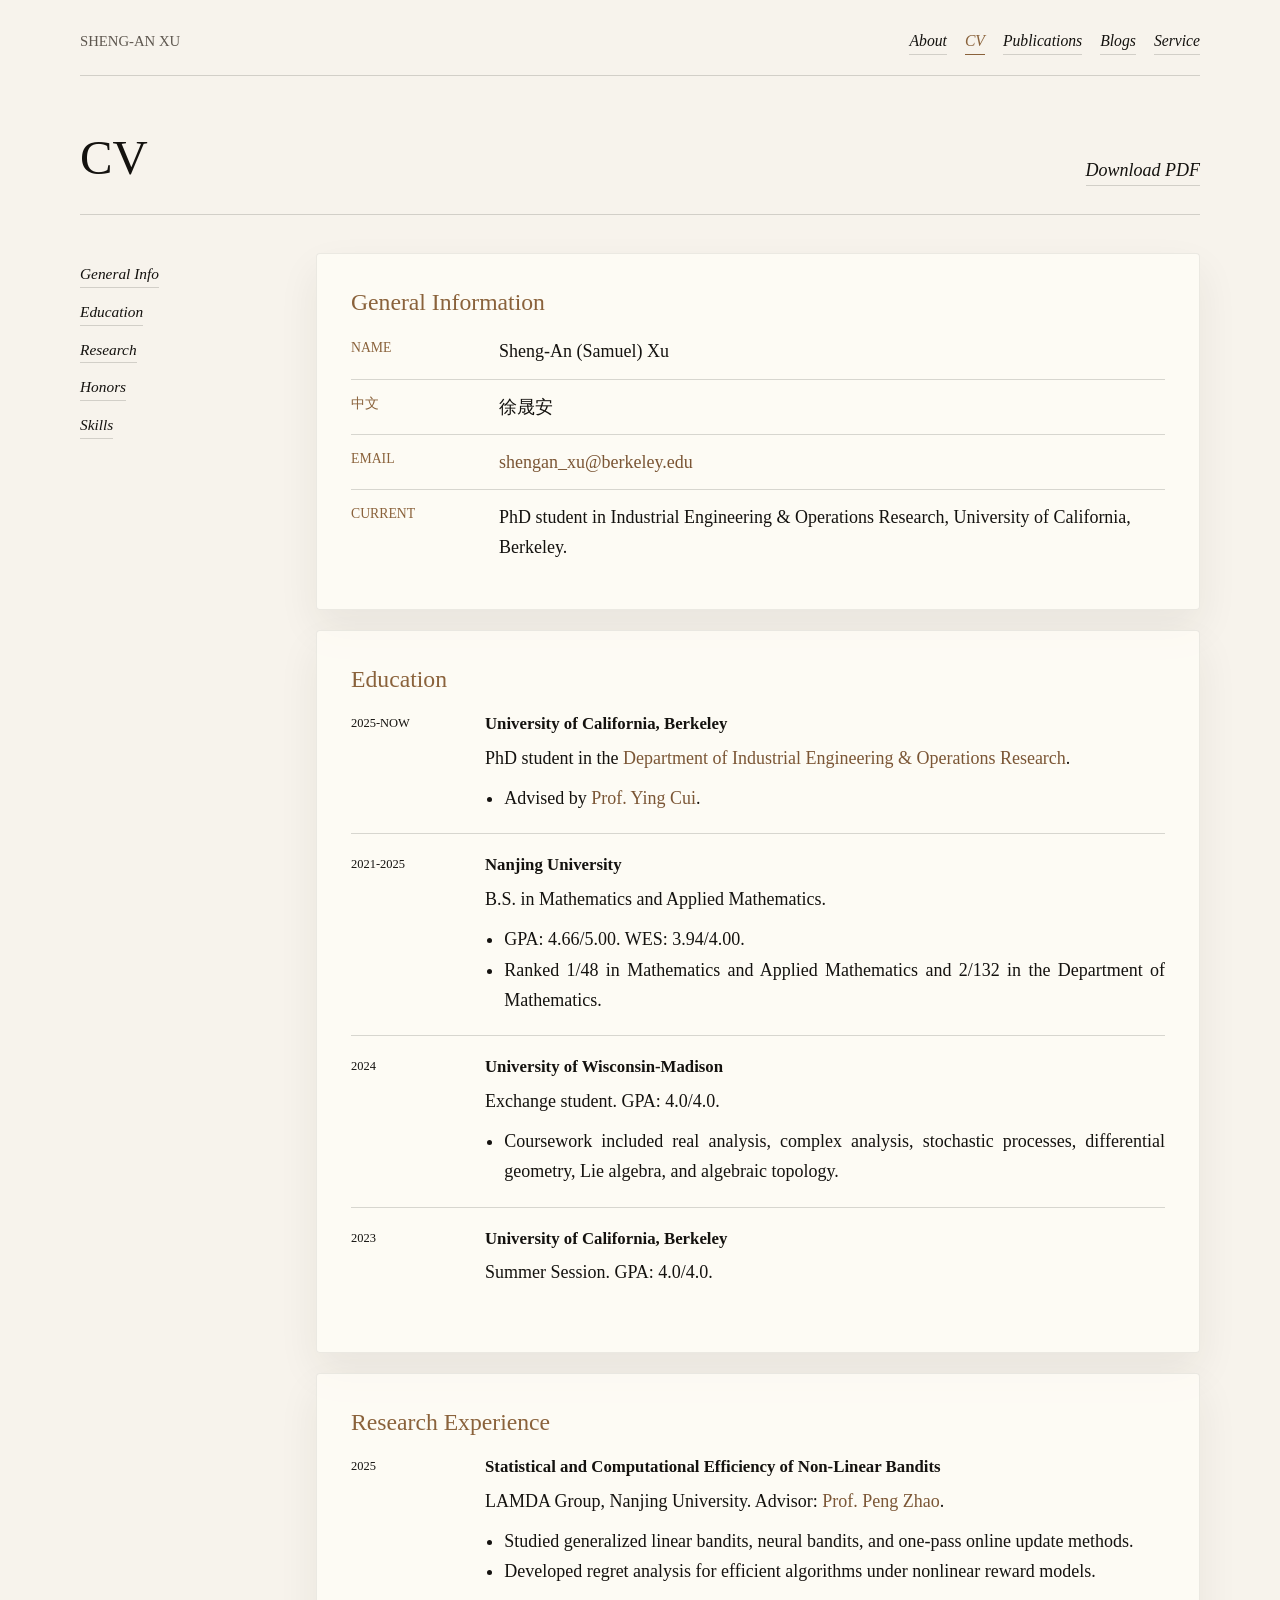
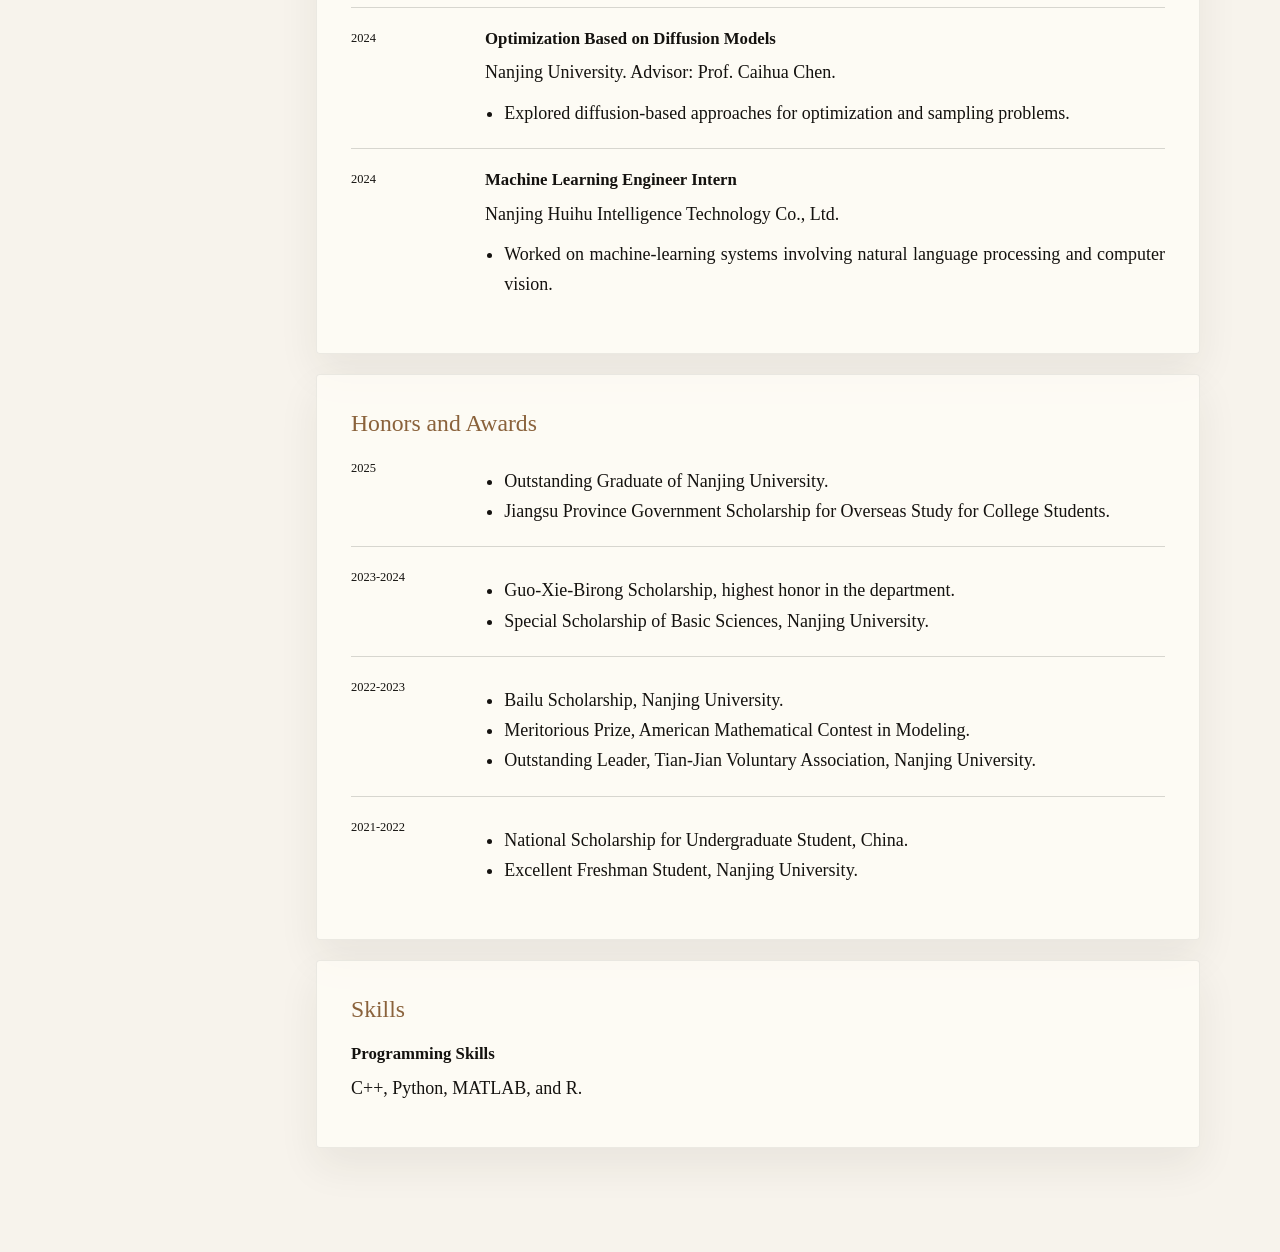
==== cv.html @ bc63479a "Update personal homepage and CV" ====
<!DOCTYPE html>
<html lang="en">
<head>
  <meta charset="UTF-8">
  <meta name="viewport" content="width=device-width, initial-scale=1.0">
  <meta name="description" content="CV of Sheng-An (Samuel) Xu.">
  <link rel="stylesheet" href="./Samuel@files/jemdoc.css" type="text/css">
  <link rel="icon" href="data:,">
  <title>CV | Sheng-An (Samuel) Xu</title>
</head>
<body>
  <main class="page">
    <header class="site-header">
      <p class="small-title"><a href="./index.html">Sheng-An Xu</a></p>
      <nav class="top-links" aria-label="Site navigation">
        <a href="./index.html">About</a>
        <a href="./cv.html" aria-current="page">CV</a>
        <a href="./publications.html">Publications</a>
        <a href="./blogs.html">Blogs</a>
        <a href="./service.html">Service</a>
      </nav>
    </header>

    <section class="subpage" aria-labelledby="cv-title">
      <div class="page-heading">
        <div>
          <h1 id="cv-title">CV</h1>
        </div>
        <a class="page-action" href="./resume/Shengan_Xu_CV.pdf">Download PDF</a>
      </div>

      <div class="cv-shell">
        <aside class="cv-toc" aria-label="CV sections">
          <a href="#general">General Info</a>
          <a href="#education">Education</a>
          <a href="#research">Research</a>
          <a href="#honors">Honors</a>
          <a href="#skills">Skills</a>
        </aside>

        <div class="cv-content">
          <section id="general" class="cv-card">
            <h2>General Information</h2>
            <dl class="info-list">
              <div>
                <dt>Name</dt>
                <dd>Sheng-An (Samuel) Xu</dd>
              </div>
              <div>
                <dt><span lang="zh">中文</span></dt>
                <dd><span lang="zh">徐晟安</span></dd>
              </div>
              <div>
                <dt>Email</dt>
                <dd><a href="mailto:shengan_xu@berkeley.edu">shengan_xu@berkeley.edu</a></dd>
              </div>
              <div>
                <dt>Current</dt>
                <dd>PhD student in Industrial Engineering &amp; Operations Research, University of California, Berkeley.</dd>
              </div>
            </dl>
          </section>

          <section id="education" class="cv-card">
            <h2>Education</h2>

            <article class="cv-item">
              <p class="cv-date">2025-now</p>
              <div>
                <h3>University of California, Berkeley</h3>
                <p>PhD student in the <a href="https://ieor.berkeley.edu" target="_blank" rel="noopener">Department of Industrial Engineering &amp; Operations Research</a>.</p>
                <ul>
                  <li>Advised by <a href="https://sites.google.com/site/optyingcui/" target="_blank" rel="noopener">Prof. Ying Cui</a>.</li>
                </ul>
              </div>
            </article>

            <article class="cv-item">
              <p class="cv-date">2021-2025</p>
              <div>
                <h3>Nanjing University</h3>
                <p>B.S. in Mathematics and Applied Mathematics.</p>
                <ul>
                  <li>GPA: 4.66/5.00. WES: 3.94/4.00.</li>
                  <li>Ranked 1/48 in Mathematics and Applied Mathematics and 2/132 in the Department of Mathematics.</li>
                </ul>
              </div>
            </article>

            <article class="cv-item">
              <p class="cv-date">2024</p>
              <div>
                <h3>University of Wisconsin-Madison</h3>
                <p>Exchange student. GPA: 4.0/4.0.</p>
                <ul>
                  <li>Coursework included real analysis, complex analysis, stochastic processes, differential geometry, Lie algebra, and algebraic topology.</li>
                </ul>
              </div>
            </article>

            <article class="cv-item">
              <p class="cv-date">2023</p>
              <div>
                <h3>University of California, Berkeley</h3>
                <p>Summer Session. GPA: 4.0/4.0.</p>
              </div>
            </article>
          </section>

          <section id="research" class="cv-card">
            <h2>Research Experience</h2>

            <article class="cv-item">
              <p class="cv-date">2025</p>
              <div>
                <h3>Statistical and Computational Efficiency of Non-Linear Bandits</h3>
                <p>LAMDA Group, Nanjing University. Advisor: <a href="https://www.pengzhao-ml.com" target="_blank" rel="noopener">Prof. Peng Zhao</a>.</p>
                <ul>
                  <li>Studied generalized linear bandits, neural bandits, and one-pass online update methods.</li>
                  <li>Developed regret analysis for efficient algorithms under nonlinear reward models.</li>
                </ul>
              </div>
            </article>

            <article class="cv-item">
              <p class="cv-date">2024</p>
              <div>
                <h3>Optimization Based on Diffusion Models</h3>
                <p>Nanjing University. Advisor: Prof. Caihua Chen.</p>
                <ul>
                  <li>Explored diffusion-based approaches for optimization and sampling problems.</li>
                </ul>
              </div>
            </article>

            <article class="cv-item">
              <p class="cv-date">2024</p>
              <div>
                <h3>Machine Learning Engineer Intern</h3>
                <p>Nanjing Huihu Intelligence Technology Co., Ltd.</p>
                <ul>
                  <li>Worked on machine-learning systems involving natural language processing and computer vision.</li>
                </ul>
              </div>
            </article>
          </section>

          <section id="honors" class="cv-card">
            <h2>Honors and Awards</h2>
            <article class="cv-item">
              <p class="cv-date">2025</p>
              <div>
                <ul>
                  <li>Outstanding Graduate of Nanjing University.</li>
                  <li>Jiangsu Province Government Scholarship for Overseas Study for College Students.</li>
                </ul>
              </div>
            </article>

            <article class="cv-item">
              <p class="cv-date">2023-2024</p>
              <div>
                <ul>
                  <li>Guo-Xie-Birong Scholarship, highest honor in the department.</li>
                  <li>Special Scholarship of Basic Sciences, Nanjing University.</li>
                </ul>
              </div>
            </article>

            <article class="cv-item">
              <p class="cv-date">2022-2023</p>
              <div>
                <ul>
                  <li>Bailu Scholarship, Nanjing University.</li>
                  <li>Meritorious Prize, American Mathematical Contest in Modeling.</li>
                  <li>Outstanding Leader, Tian-Jian Voluntary Association, Nanjing University.</li>
                </ul>
              </div>
            </article>

            <article class="cv-item">
              <p class="cv-date">2021-2022</p>
              <div>
                <ul>
                  <li>National Scholarship for Undergraduate Student, China.</li>
                  <li>Excellent Freshman Student, Nanjing University.</li>
                </ul>
              </div>
            </article>
          </section>

          <section id="skills" class="cv-card">
            <h2>Skills</h2>
            <div class="skill-grid">
              <div>
                <h3>Programming Skills</h3>
                <p>C++, Python, MATLAB, and R.</p>
              </div>
            </div>
          </section>
        </div>
      </div>
    </section>
  </main>
</body>
</html>
---- Samuel@files/jemdoc.css ----
:root {
  --paper: #f7f3ec;
  --paper-strong: #fffdf7;
  --ink: #14120f;
  --muted: #5e574f;
  --line: rgba(23, 20, 17, 0.16);
  --accent: #8a623b;
  --link: #7b5635;
  --link-hover: #4d3421;
  --soft-shadow: 0 18px 42px rgba(44, 36, 27, 0.07);
}

* {
  box-sizing: border-box;
}

html {
  scroll-behavior: smooth;
}

body {
  margin: 0;
  background: var(--paper);
  color: var(--ink);
  font-family: Palatino, "Palatino Linotype", "Book Antiqua", Georgia, "Times New Roman", serif;
  font-size: 18px;
  line-height: 1.68;
  overflow-wrap: break-word;
}

a {
  color: var(--link);
  text-decoration: none;
  overflow-wrap: anywhere;
}

a:hover {
  color: var(--link-hover);
}

.page {
  width: min(1120px, calc(100% - 44px));
  margin: 0 auto;
  padding: 28px 0 64px;
}

.site-header {
  display: flex;
  align-items: center;
  justify-content: space-between;
  gap: 24px;
  padding: 0 0 20px;
  border-bottom: 1px solid var(--line);
}

.small-title {
  margin: 0;
  color: var(--muted);
  font-size: 0.92rem;
  letter-spacing: 0;
  text-transform: uppercase;
}

.small-title a {
  color: inherit;
}

.top-links {
  display: flex;
  flex-wrap: wrap;
  justify-content: flex-end;
  gap: 18px;
  font-size: 0.98rem;
  font-style: italic;
}

.top-links a,
.module a {
  color: var(--ink);
  border-bottom: 1px solid var(--line);
}

.top-links a:hover,
.top-links a[aria-current="page"],
.module a:hover {
  color: var(--accent);
  border-bottom-color: var(--accent);
}

.intro {
  display: grid;
  grid-template-columns: minmax(0, 1fr) minmax(300px, 430px);
  align-items: start;
  gap: clamp(34px, 6vw, 76px);
  padding: 54px 0 64px;
  border-bottom: 1px solid var(--line);
}

.about-text {
  min-width: 0;
}

.hero-figure {
  justify-self: end;
  width: min(100%, 430px);
  margin: 10px 0 0;
  padding: 0;
}

.hero-figure img {
  display: block;
  width: 100%;
  height: auto;
  border-radius: 4px;
  box-shadow: 0 20px 48px rgba(46, 37, 28, 0.14);
}

.profile-links {
  display: flex;
  justify-content: center;
  gap: 14px;
  margin-top: 18px;
}

.profile-link {
  display: inline-flex;
  align-items: center;
  gap: 8px;
  padding: 8px 12px;
  color: var(--ink);
  background: rgba(255, 253, 247, 0.72);
  border: 1px solid var(--line);
  border-radius: 999px;
  font-size: 0.9rem;
  font-style: italic;
  box-shadow: 0 8px 20px rgba(52, 43, 33, 0.06);
}

.profile-link:hover {
  color: var(--link);
  border-color: rgba(123, 86, 53, 0.32);
}

.icon {
  display: inline-flex;
  align-items: center;
  justify-content: center;
  width: 22px;
  height: 22px;
}

.icon svg {
  display: block;
  width: 22px;
  height: 22px;
}

.gmail-icon {
  color: #c74636;
}

.scholar-icon {
  color: #1a73e8;
}

.github-icon {
  color: #24292f;
}

.module-label {
  margin: 0 0 16px;
  color: var(--accent);
  font-size: 0.82rem;
  letter-spacing: 0;
  text-transform: uppercase;
}

h2 {
  margin: 0;
  font-weight: 400;
  letter-spacing: 0;
}

h1 {
  margin: 0;
  color: var(--accent);
  font-size: 1rem;
  font-weight: 400;
  letter-spacing: 0;
  line-height: 1.4;
  text-transform: uppercase;
}

.identity {
  margin-bottom: 28px;
}

.latin-motto {
  display: inline-flex;
  align-items: center;
  gap: 12px;
  margin: 12px 0 0;
  color: var(--accent);
  font-size: 1.05rem;
  font-style: italic;
  font-variant: small-caps;
}

.latin-motto::after {
  content: "";
  width: 54px;
  height: 1px;
  background: linear-gradient(to right, rgba(138, 98, 59, 0.52), rgba(138, 98, 59, 0));
}

.chinese-name {
  margin: 28px 0 0;
  font-family: KaiTi, STKaiti, "楷体", "Kaiti SC", serif;
  font-size: 2rem;
  letter-spacing: 0.22em;
}

.about-copy {
  max-width: 660px;
  min-width: 0;
}

.about-copy p {
  margin: 0 0 24px;
  color: var(--ink);
}

.about-copy p,
.module p,
.cv-item p,
.cv-item li,
.skill-grid p,
.quiet-card p,
.pub-venue {
  text-align: justify;
  text-justify: inter-word;
  hyphens: auto;
}

.modules {
  display: grid;
  grid-template-columns: repeat(2, minmax(0, 1fr));
  gap: 22px;
  padding-top: 42px;
}

.module {
  min-height: 218px;
  padding: 30px;
  background: rgba(255, 253, 247, 0.72);
  border: 1px solid rgba(23, 20, 17, 0.08);
  border-radius: 4px;
  box-shadow: var(--soft-shadow);
}

.module h2 {
  margin-bottom: 16px;
  font-size: clamp(1.75rem, 3.6vw, 2.75rem);
  line-height: 1.08;
}

.module p {
  margin: 0 0 24px;
  color: var(--muted);
}

.module a {
  font-style: italic;
}

.subpage {
  padding: 56px 0 20px;
}

.page-heading {
  display: flex;
  align-items: flex-end;
  justify-content: space-between;
  gap: 24px;
  margin-bottom: 38px;
  padding-bottom: 28px;
  border-bottom: 1px solid var(--line);
}

.page-heading h1 {
  margin: 0;
  color: var(--ink);
  font-size: clamp(2.05rem, 4vw, 3.05rem);
  font-weight: 400;
  letter-spacing: 0;
  line-height: 1.1;
  text-transform: none;
}

.eyebrow {
  margin: 0 0 12px;
  color: var(--accent);
  font-size: 0.78rem;
  letter-spacing: 0;
  text-transform: uppercase;
}

.page-action {
  color: var(--ink);
  border-bottom: 1px solid var(--line);
  font-style: italic;
  white-space: nowrap;
}

.page-action:hover {
  color: var(--accent);
  border-bottom-color: var(--accent);
}

.cv-shell {
  display: grid;
  grid-template-columns: 190px minmax(0, 1fr);
  gap: clamp(24px, 5vw, 46px);
  align-items: start;
}

.cv-toc {
  position: sticky;
  top: 24px;
  display: flex;
  flex-direction: column;
  gap: 11px;
  padding-top: 8px;
  font-size: 0.96rem;
  font-style: italic;
}

.cv-toc a {
  width: fit-content;
  color: var(--ink);
  border-bottom: 1px solid var(--line);
}

.cv-toc a:hover {
  color: var(--accent);
  border-bottom-color: var(--accent);
}

.cv-card,
.quiet-card,
.publication-item {
  background: rgba(255, 253, 247, 0.78);
  border: 1px solid rgba(23, 20, 17, 0.08);
  border-radius: 4px;
  box-shadow: var(--soft-shadow);
}

.cv-card {
  margin-bottom: 20px;
  padding: clamp(24px, 4vw, 34px);
}

.cv-card h2,
.quiet-card h2 {
  margin: 0 0 20px;
  color: var(--accent);
  font-size: 1.48rem;
  line-height: 1.2;
}

.info-list {
  margin: 0;
}

.info-list div {
  display: grid;
  grid-template-columns: 130px minmax(0, 1fr);
  gap: 18px;
  padding: 12px 0;
  border-top: 1px solid var(--line);
}

.info-list div:first-child {
  border-top: 0;
  padding-top: 0;
}

.info-list dt {
  color: var(--accent);
  font-size: 0.86rem;
  letter-spacing: 0;
  text-transform: uppercase;
}

.info-list dd {
  margin: 0;
}

.cv-item {
  display: grid;
  grid-template-columns: 112px minmax(0, 1fr);
  gap: 22px;
  padding: 20px 0;
  border-top: 1px solid var(--line);
}

.cv-card h2 + .cv-item {
  padding-top: 0;
  border-top: 0;
}

.cv-date {
  margin: 0;
  color: var(--accent);
  font-size: 0.78rem;
  letter-spacing: 0;
  text-transform: uppercase;
}

.cv-item h3,
.skill-grid h3,
.pub-title {
  margin: 0 0 8px;
  color: var(--ink);
  font-size: 1.05rem;
  line-height: 1.3;
}

.cv-item p,
.skill-grid p,
.quiet-card p,
.pub-authors,
.pub-venue {
  margin: 0 0 10px;
  color: var(--ink);
}

.cv-item ul {
  margin: 8px 0 0;
  padding-left: 1.2rem;
  color: var(--ink);
}

.skill-grid {
  display: grid;
  grid-template-columns: repeat(3, minmax(0, 1fr));
  gap: 22px;
}

.publication-block {
  max-width: 900px;
}

.publication-year {
  margin: 0 0 18px;
  color: var(--accent);
  font-size: 1.62rem;
}

.publication-item {
  display: grid;
  grid-template-columns: 90px minmax(0, 1fr);
  gap: 24px;
  padding: clamp(22px, 4vw, 32px);
}

.pub-badge {
  display: flex;
  flex-direction: column;
  align-items: center;
  justify-content: center;
  width: 66px;
  height: 66px;
  color: var(--accent);
  border: 1px solid var(--line);
  border-radius: 50%;
  font-size: 1.18rem;
  line-height: 1;
}

.pub-badge span {
  margin-top: 6px;
  font-size: 0.62rem;
  letter-spacing: 0;
}

.pub-links {
  margin: 12px 0 0;
}

.pub-links a {
  color: var(--ink);
  border-bottom: 1px solid var(--line);
  font-style: italic;
}

.pub-links a:hover {
  color: var(--accent);
  border-bottom-color: var(--accent);
}

.quiet-card {
  max-width: 760px;
  padding: clamp(24px, 5vw, 38px);
}

:lang(zh) {
  font-family: KaiTi, STKaiti, "楷体", "Kaiti SC", serif;
}

@media (max-width: 860px) {
  body {
    font-size: 17px;
  }

  .intro {
    display: block;
  }

  .site-header {
    display: block;
  }

  .top-links {
    justify-content: flex-start;
    margin-top: 10px;
  }

  .identity {
    margin-bottom: 28px;
  }

  .hero-figure {
    width: min(100%, 560px);
    margin: 32px 0 0 auto;
  }

  .profile-links {
    justify-content: flex-start;
  }

  .modules {
    grid-template-columns: 1fr;
  }

  .page-heading {
    display: block;
  }

  .page-action {
    display: inline-block;
    margin-top: 16px;
  }

  .cv-shell {
    display: block;
  }

  .cv-toc {
    position: static;
    flex-direction: row;
    flex-wrap: wrap;
    margin-bottom: 22px;
    padding-top: 0;
  }

  .skill-grid {
    grid-template-columns: 1fr;
  }
}

@media (max-width: 520px) {
  body {
    font-size: 16.5px;
  }

  .page {
    width: min(100% - 28px, 1180px);
    padding-top: 18px;
  }

  h1 {
    font-size: 0.94rem;
  }

  .chinese-name {
    font-size: 1.62rem;
  }

  .module {
    min-height: auto;
    padding: 24px;
  }

  .cv-card,
  .quiet-card,
  .publication-item {
    padding: 26px;
  }

  .profile-links {
    display: grid;
    grid-template-columns: 1fr;
    gap: 10px;
  }

  .profile-link {
    justify-content: center;
  }

  .about-copy p,
  .module p,
  .cv-item p,
  .cv-item li,
  .skill-grid p,
  .quiet-card p,
  .pub-venue {
    text-align: left;
    hyphens: none;
  }

  .info-list div,
  .cv-item,
  .publication-item {
    display: block;
  }

  .info-list dt,
  .cv-date {
    margin-bottom: 6px;
  }

  .info-list dd,
  .cv-item p,
  .cv-item li,
  .pub-body {
    overflow-wrap: anywhere;
  }

  .pub-badge {
    margin-bottom: 18px;
  }
}
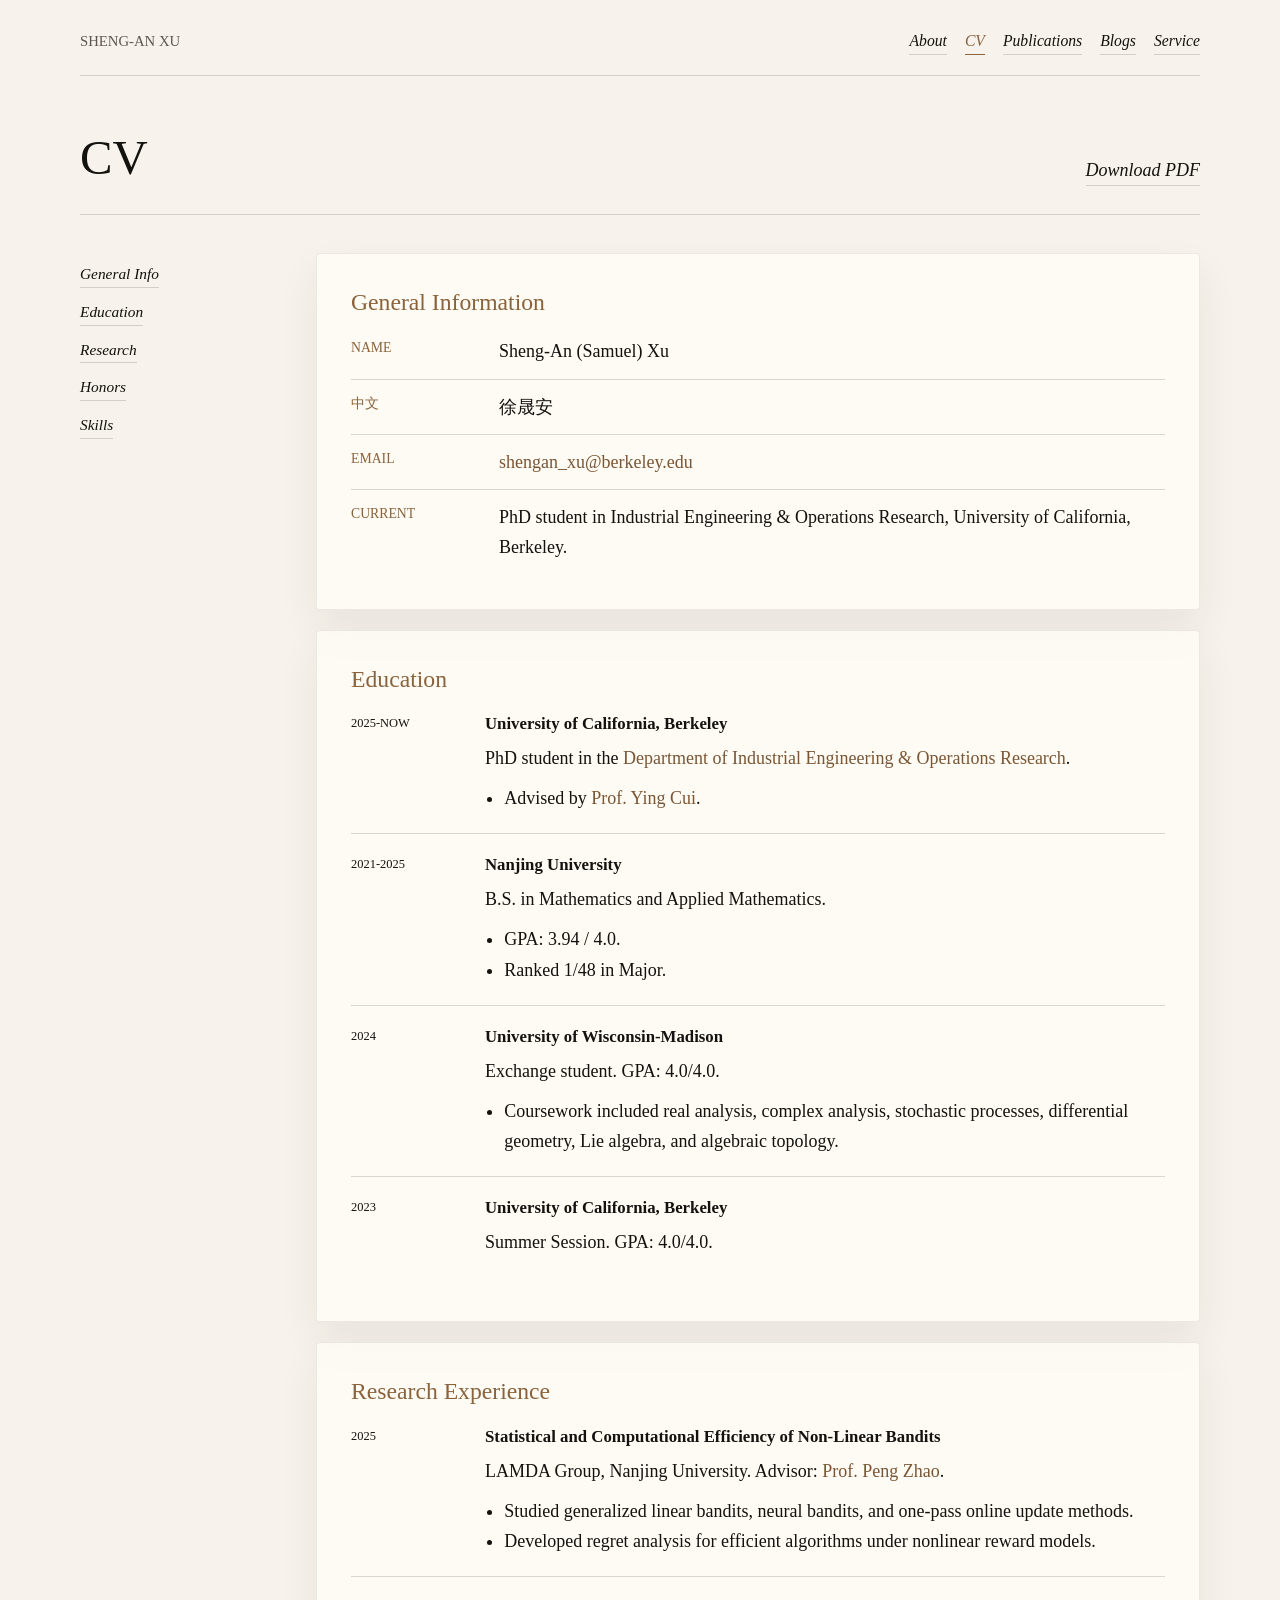
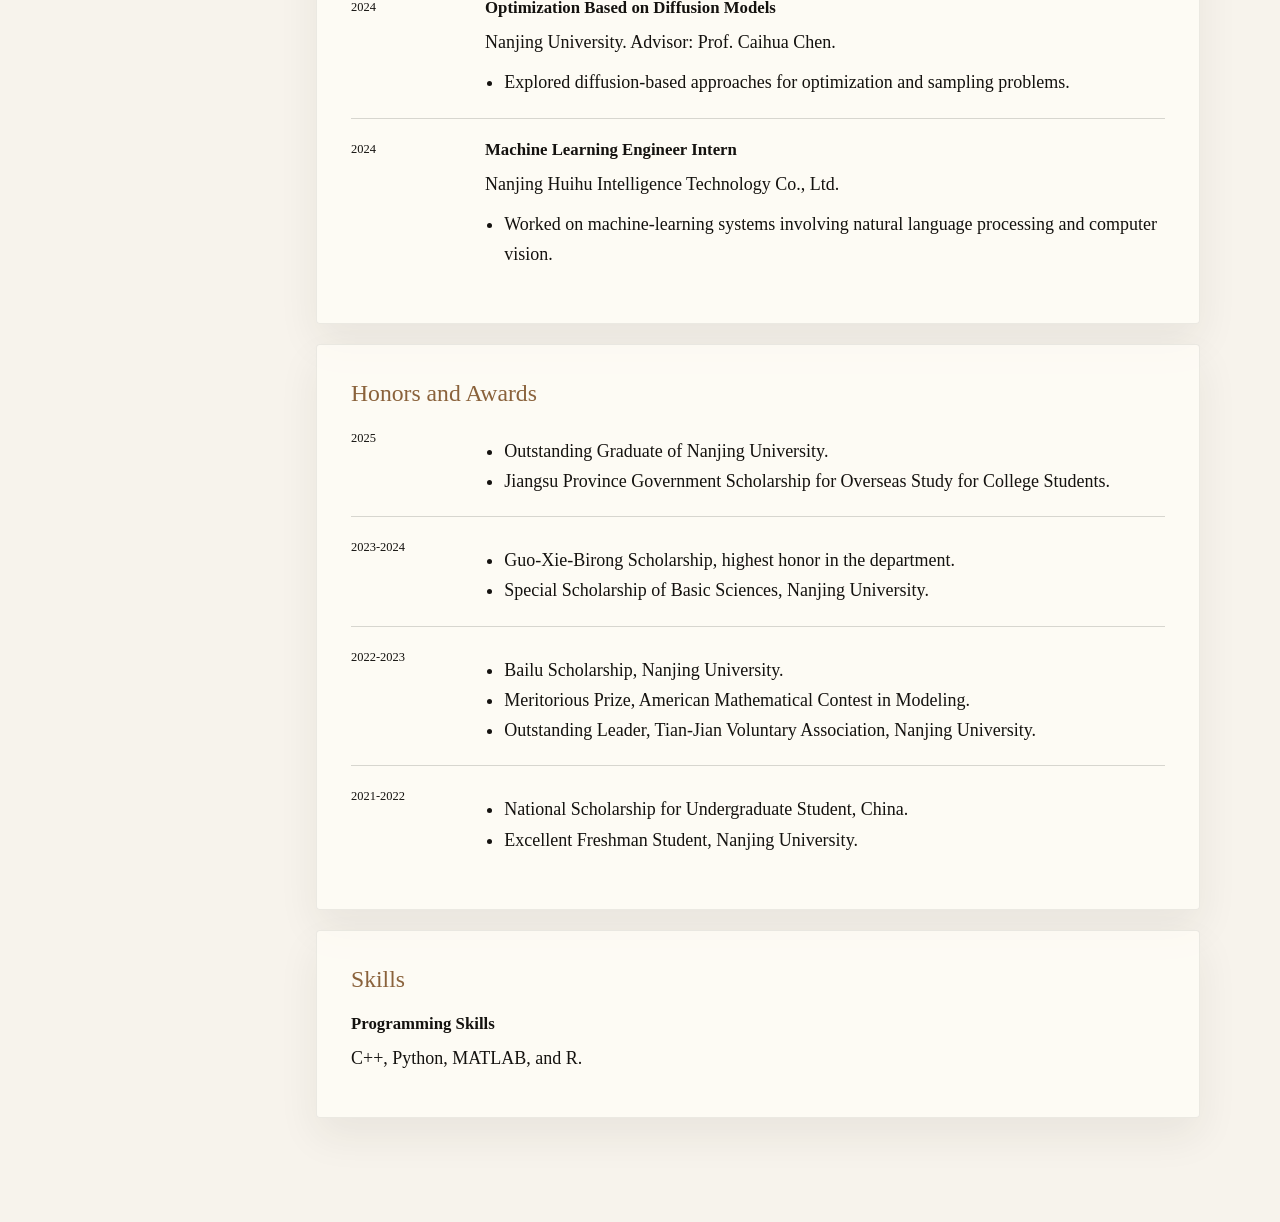
==== commit 9ecd55e3: "Update CV GPA and rank text" ====
--- a/cv.html
+++ b/cv.html
@@ -81,8 +81,8 @@
                 <h3>Nanjing University</h3>
                 <p>B.S. in Mathematics and Applied Mathematics.</p>
                 <ul>
-                  <li>GPA: 4.66/5.00. WES: 3.94/4.00.</li>
-                  <li>Ranked 1/48 in Mathematics and Applied Mathematics and 2/132 in the Department of Mathematics.</li>
+                  <li>GPA: 3.94 / 4.0.</li>
+                  <li>Ranked 1/48 in Major.</li>
                 </ul>
               </div>
             </article>
--- a/Samuel@files/jemdoc.css
+++ b/Samuel@files/jemdoc.css
@@ -230,18 +230,6 @@
   color: var(--ink);
 }
 
-.about-copy p,
-.module p,
-.cv-item p,
-.cv-item li,
-.skill-grid p,
-.quiet-card p,
-.pub-venue {
-  text-align: justify;
-  text-justify: inter-word;
-  hyphens: auto;
-}
-
 .modules {
   display: grid;
   grid-template-columns: repeat(2, minmax(0, 1fr));
@@ -608,17 +596,6 @@
     justify-content: center;
   }
 
-  .about-copy p,
-  .module p,
-  .cv-item p,
-  .cv-item li,
-  .skill-grid p,
-  .quiet-card p,
-  .pub-venue {
-    text-align: left;
-    hyphens: none;
-  }
-
   .info-list div,
   .cv-item,
   .publication-item {
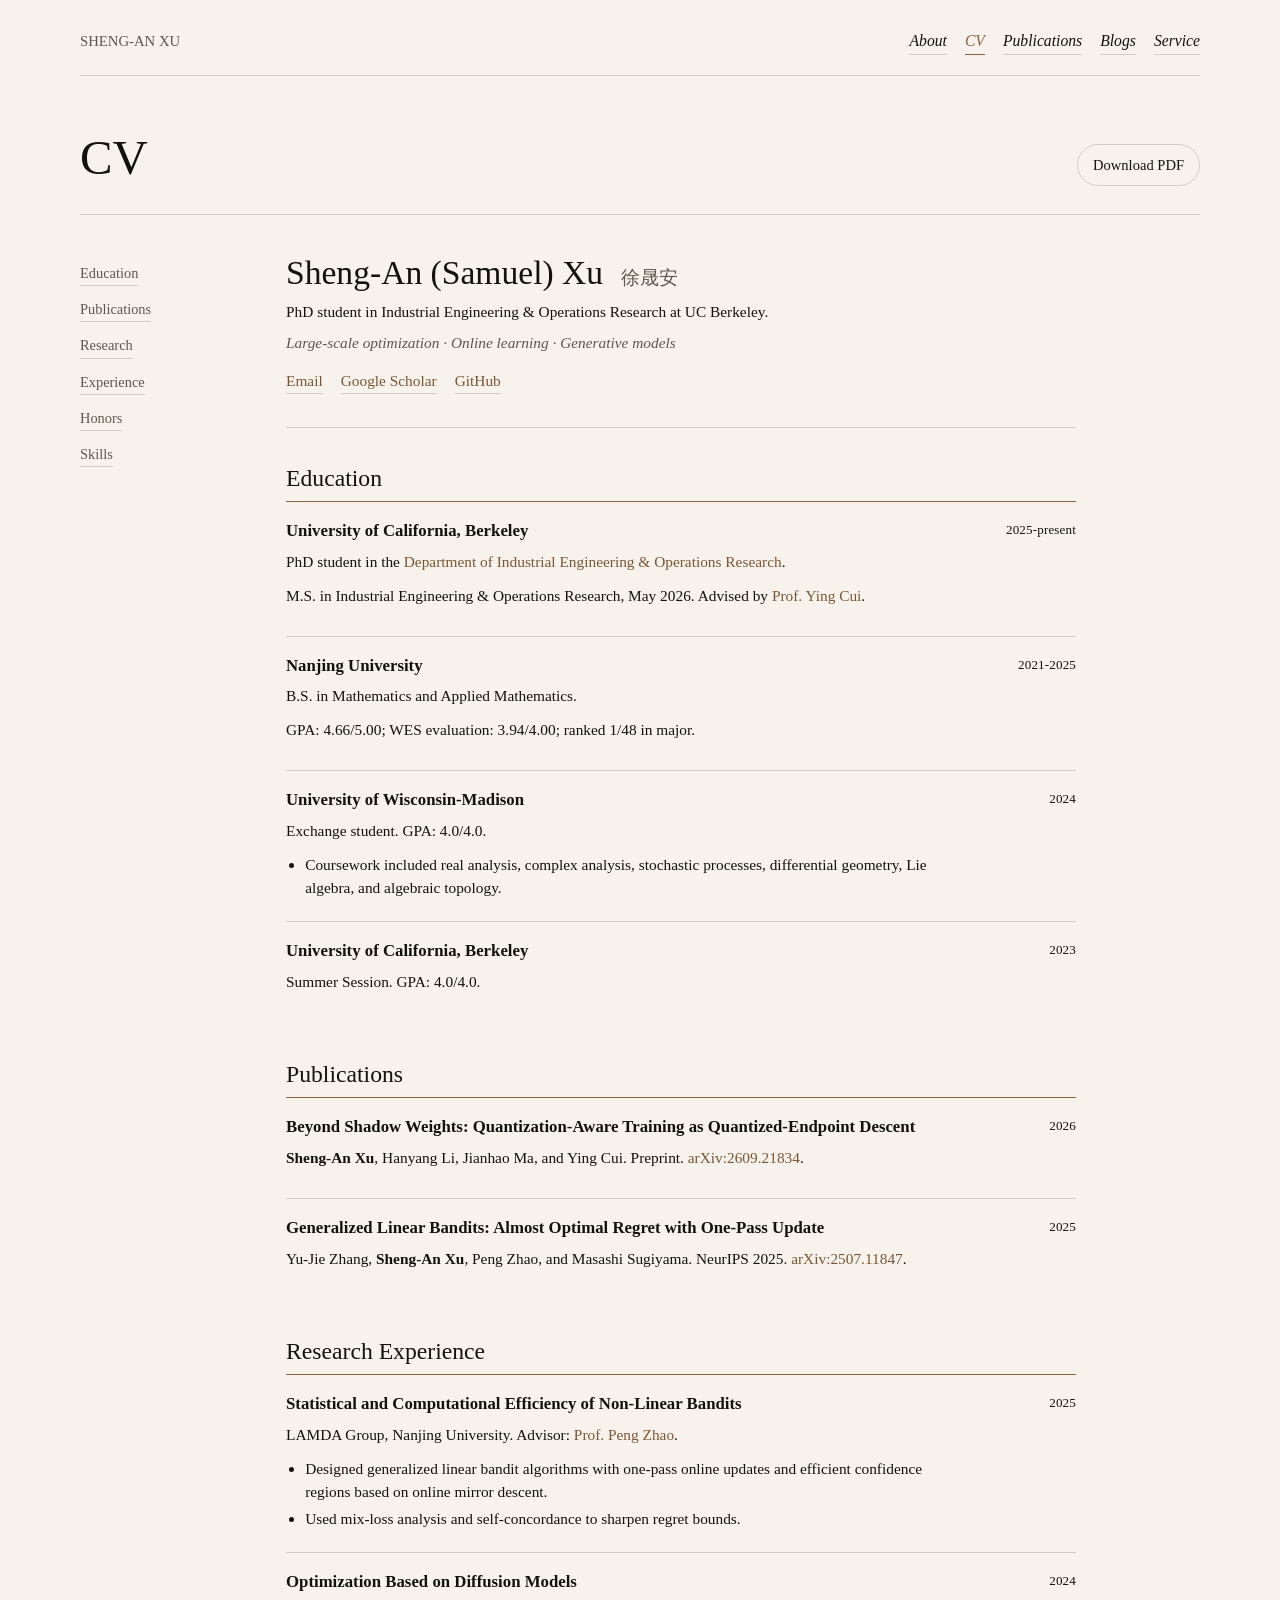
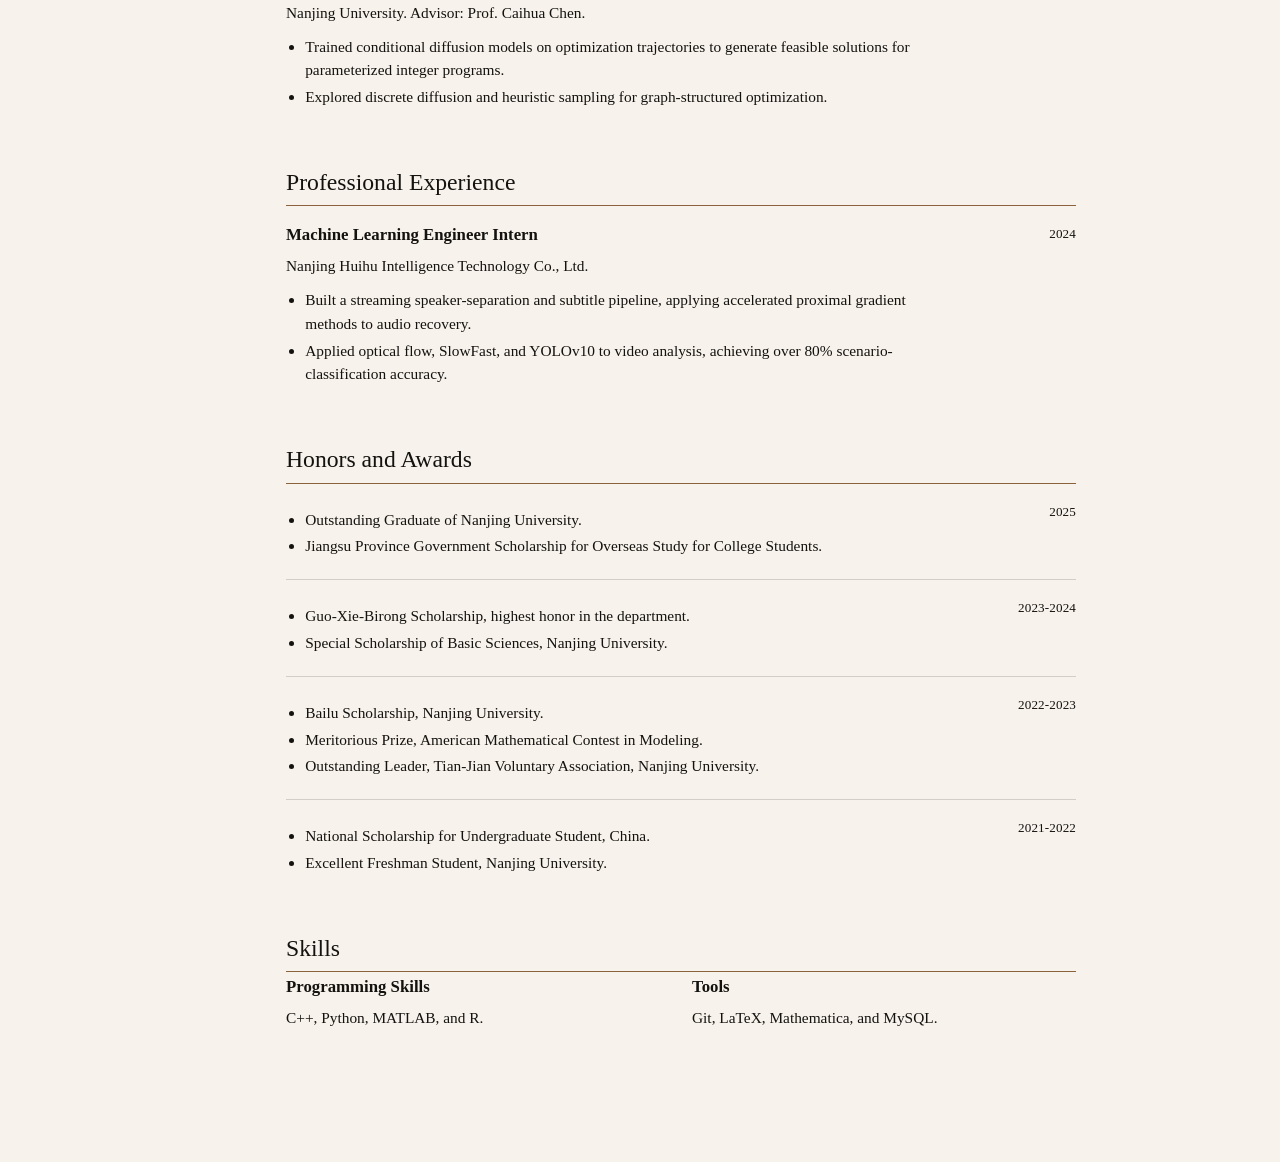
==== commit 3c707198: "Refine CV layout and update downloadable PDF" ====
--- a/cv.html
+++ b/cv.html
@@ -26,52 +26,40 @@
         <div>
           <h1 id="cv-title">CV</h1>
         </div>
-        <a class="page-action" href="./resume/Shengan_Xu_CV.pdf">Download PDF</a>
+        <a class="page-action cv-download" href="./resume/Shengan_Xu_CV.pdf">Download PDF</a>
       </div>
 
       <div class="cv-shell">
         <aside class="cv-toc" aria-label="CV sections">
-          <a href="#general">General Info</a>
           <a href="#education">Education</a>
+          <a href="#publications">Publications</a>
           <a href="#research">Research</a>
+          <a href="#experience">Experience</a>
           <a href="#honors">Honors</a>
           <a href="#skills">Skills</a>
         </aside>
 
         <div class="cv-content">
-          <section id="general" class="cv-card">
-            <h2>General Information</h2>
-            <dl class="info-list">
-              <div>
-                <dt>Name</dt>
-                <dd>Sheng-An (Samuel) Xu</dd>
-              </div>
-              <div>
-                <dt><span lang="zh">中文</span></dt>
-                <dd><span lang="zh">徐晟安</span></dd>
-              </div>
-              <div>
-                <dt>Email</dt>
-                <dd><a href="mailto:shengan_xu@berkeley.edu">shengan_xu@berkeley.edu</a></dd>
-              </div>
-              <div>
-                <dt>Current</dt>
-                <dd>PhD student in Industrial Engineering &amp; Operations Research, University of California, Berkeley.</dd>
-              </div>
-            </dl>
-          </section>
+          <header class="cv-intro">
+            <h2>Sheng-An (Samuel) Xu <span lang="zh">徐晟安</span></h2>
+            <p>PhD student in Industrial Engineering &amp; Operations Research at UC Berkeley.</p>
+            <p class="cv-focus">Large-scale optimization · Online learning · Generative models</p>
+            <p class="cv-contact">
+              <a href="mailto:shengan_xu@berkeley.edu">Email</a>
+              <a href="https://scholar.google.com/citations?user=NziLUywAAAAJ&amp;hl=en" target="_blank" rel="noopener">Google Scholar</a>
+              <a href="https://github.com/samuel-xu825" target="_blank" rel="noopener">GitHub</a>
+            </p>
+          </header>
 
           <section id="education" class="cv-card">
             <h2>Education</h2>
 
             <article class="cv-item">
-              <p class="cv-date">2025-now</p>
+              <p class="cv-date">2025-present</p>
               <div>
                 <h3>University of California, Berkeley</h3>
                 <p>PhD student in the <a href="https://ieor.berkeley.edu" target="_blank" rel="noopener">Department of Industrial Engineering &amp; Operations Research</a>.</p>
-                <ul>
-                  <li>Advised by <a href="https://sites.google.com/site/optyingcui/" target="_blank" rel="noopener">Prof. Ying Cui</a>.</li>
-                </ul>
+                <p>M.S. in Industrial Engineering &amp; Operations Research, May 2026. Advised by <a href="https://sites.google.com/site/optyingcui/" target="_blank" rel="noopener">Prof. Ying Cui</a>.</p>
               </div>
             </article>
 
@@ -80,10 +68,7 @@
               <div>
                 <h3>Nanjing University</h3>
                 <p>B.S. in Mathematics and Applied Mathematics.</p>
-                <ul>
-                  <li>GPA: 3.94 / 4.0.</li>
-                  <li>Ranked 1/48 in Major.</li>
-                </ul>
+                <p>GPA: 4.66/5.00; WES evaluation: 3.94/4.00; ranked 1/48 in major.</p>
               </div>
             </article>
 
@@ -107,6 +92,26 @@
             </article>
           </section>
 
+          <section id="publications" class="cv-card">
+            <h2>Publications</h2>
+
+            <article class="cv-item">
+              <p class="cv-date">2026</p>
+              <div>
+                <h3>Beyond Shadow Weights: Quantization-Aware Training as Quantized-Endpoint Descent</h3>
+                <p><strong>Sheng-An Xu</strong>, Hanyang Li, Jianhao Ma, and Ying Cui. Preprint. <a href="https://arxiv.org/abs/2609.21834" target="_blank" rel="noopener">arXiv:2609.21834</a>.</p>
+              </div>
+            </article>
+
+            <article class="cv-item">
+              <p class="cv-date">2025</p>
+              <div>
+                <h3>Generalized Linear Bandits: Almost Optimal Regret with One-Pass Update</h3>
+                <p>Yu-Jie Zhang, <strong>Sheng-An Xu</strong>, Peng Zhao, and Masashi Sugiyama. NeurIPS 2025. <a href="https://arxiv.org/abs/2507.11847" target="_blank" rel="noopener">arXiv:2507.11847</a>.</p>
+              </div>
+            </article>
+          </section>
+
           <section id="research" class="cv-card">
             <h2>Research Experience</h2>
 
@@ -116,8 +121,8 @@
                 <h3>Statistical and Computational Efficiency of Non-Linear Bandits</h3>
                 <p>LAMDA Group, Nanjing University. Advisor: <a href="https://www.pengzhao-ml.com" target="_blank" rel="noopener">Prof. Peng Zhao</a>.</p>
                 <ul>
-                  <li>Studied generalized linear bandits, neural bandits, and one-pass online update methods.</li>
-                  <li>Developed regret analysis for efficient algorithms under nonlinear reward models.</li>
+                  <li>Designed generalized linear bandit algorithms with one-pass online updates and efficient confidence regions based on online mirror descent.</li>
+                  <li>Used mix-loss analysis and self-concordance to sharpen regret bounds.</li>
                 </ul>
               </div>
             </article>
@@ -128,18 +133,23 @@
                 <h3>Optimization Based on Diffusion Models</h3>
                 <p>Nanjing University. Advisor: Prof. Caihua Chen.</p>
                 <ul>
-                  <li>Explored diffusion-based approaches for optimization and sampling problems.</li>
-                </ul>
-              </div>
-            </article>
-
+                  <li>Trained conditional diffusion models on optimization trajectories to generate feasible solutions for parameterized integer programs.</li>
+                  <li>Explored discrete diffusion and heuristic sampling for graph-structured optimization.</li>
+                </ul>
+              </div>
+            </article>
+          </section>
+
+          <section id="experience" class="cv-card">
+            <h2>Professional Experience</h2>
             <article class="cv-item">
               <p class="cv-date">2024</p>
               <div>
                 <h3>Machine Learning Engineer Intern</h3>
                 <p>Nanjing Huihu Intelligence Technology Co., Ltd.</p>
                 <ul>
-                  <li>Worked on machine-learning systems involving natural language processing and computer vision.</li>
+                  <li>Built a streaming speaker-separation and subtitle pipeline, applying accelerated proximal gradient methods to audio recovery.</li>
+                  <li>Applied optical flow, SlowFast, and YOLOv10 to video analysis, achieving over 80% scenario-classification accuracy.</li>
                 </ul>
               </div>
             </article>
@@ -195,6 +205,10 @@
               <div>
                 <h3>Programming Skills</h3>
                 <p>C++, Python, MATLAB, and R.</p>
+              </div>
+              <div>
+                <h3>Tools</h3>
+                <p>Git, LaTeX, Mathematica, and MySQL.</p>
               </div>
             </div>
           </section>
--- a/Samuel@files/jemdoc.css
+++ b/Samuel@files/jemdoc.css
@@ -307,7 +307,7 @@
 
 .cv-shell {
   display: grid;
-  grid-template-columns: 190px minmax(0, 1fr);
+  grid-template-columns: 160px minmax(0, 1fr);
   gap: clamp(24px, 5vw, 46px);
   align-items: start;
 }
@@ -319,13 +319,13 @@
   flex-direction: column;
   gap: 11px;
   padding-top: 8px;
-  font-size: 0.96rem;
-  font-style: italic;
+  color: var(--muted);
+  font-size: 0.9rem;
 }
 
 .cv-toc a {
   width: fit-content;
-  color: var(--ink);
+  color: var(--muted);
   border-bottom: 1px solid var(--line);
 }
 
@@ -344,11 +344,81 @@
 }
 
 .cv-card {
-  margin-bottom: 20px;
-  padding: clamp(24px, 4vw, 34px);
-}
-
-.cv-card h2,
+  margin-bottom: 38px;
+  padding: 0;
+  background: transparent;
+  border: 0;
+  border-radius: 0;
+  box-shadow: none;
+}
+
+.cv-content {
+  max-width: 790px;
+  font-size: 0.96rem;
+  line-height: 1.55;
+}
+
+.cv-download {
+  padding: 8px 15px;
+  border: 1px solid var(--line);
+  border-radius: 999px;
+  font-size: 0.91rem;
+  font-style: normal;
+}
+
+.cv-download:hover {
+  border-color: var(--accent);
+}
+
+.cv-intro {
+  margin-bottom: 36px;
+  padding: 0 0 26px;
+  border-bottom: 1px solid var(--line);
+}
+
+.cv-intro h2 {
+  margin: 0 0 7px;
+  font-size: clamp(1.65rem, 3vw, 2.1rem);
+  font-weight: 400;
+  line-height: 1.2;
+}
+
+.cv-intro h2 span {
+  margin-left: 10px;
+  color: var(--muted);
+  font-size: 0.56em;
+  white-space: nowrap;
+}
+
+.cv-intro p {
+  margin: 0 0 7px;
+}
+
+.cv-intro .cv-focus {
+  color: var(--muted);
+  font-style: italic;
+}
+
+.cv-contact {
+  display: flex;
+  flex-wrap: wrap;
+  gap: 18px;
+  margin-top: 14px !important;
+}
+
+.cv-contact a {
+  border-bottom: 1px solid var(--line);
+}
+
+.cv-card h2 {
+  margin: 0 0 4px;
+  padding-bottom: 9px;
+  color: var(--ink);
+  border-bottom: 1px solid var(--accent);
+  font-size: 1.48rem;
+  line-height: 1.2;
+}
+
 .quiet-card h2 {
   margin: 0 0 20px;
   color: var(--accent);
@@ -386,23 +456,30 @@
 
 .cv-item {
   display: grid;
-  grid-template-columns: 112px minmax(0, 1fr);
-  gap: 22px;
-  padding: 20px 0;
+  grid-template-columns: minmax(0, 1fr) 118px;
+  gap: 20px;
+  padding: 18px 0;
   border-top: 1px solid var(--line);
 }
 
 .cv-card h2 + .cv-item {
-  padding-top: 0;
+  padding-top: 14px;
   border-top: 0;
 }
 
+.cv-item > div {
+  grid-column: 1;
+  grid-row: 1;
+}
+
 .cv-date {
+  grid-column: 2;
+  grid-row: 1;
   margin: 0;
   color: var(--accent);
-  font-size: 0.78rem;
-  letter-spacing: 0;
-  text-transform: uppercase;
+  font-size: 0.82rem;
+  letter-spacing: 0.01em;
+  text-align: right;
 }
 
 .cv-item h3,
@@ -424,15 +501,23 @@
 }
 
 .cv-item ul {
-  margin: 8px 0 0;
+  margin: 6px 0 0;
   padding-left: 1.2rem;
   color: var(--ink);
+}
+
+.cv-item li {
+  margin-bottom: 3px;
 }
 
 .skill-grid {
   display: grid;
   grid-template-columns: repeat(3, minmax(0, 1fr));
   gap: 22px;
+}
+
+.cv-card .skill-grid {
+  grid-template-columns: repeat(2, minmax(0, 1fr));
 }
 
 .publication-block {
@@ -555,6 +640,10 @@
   .skill-grid {
     grid-template-columns: 1fr;
   }
+
+  .cv-card .skill-grid {
+    grid-template-columns: 1fr;
+  }
 }
 
 @media (max-width: 520px) {
@@ -586,6 +675,10 @@
     padding: 26px;
   }
 
+  .cv-card {
+    padding: 0;
+  }
+
   .profile-links {
     display: grid;
     grid-template-columns: 1fr;
@@ -605,6 +698,10 @@
   .info-list dt,
   .cv-date {
     margin-bottom: 6px;
+  }
+
+  .cv-date {
+    text-align: left;
   }
 
   .info-list dd,
